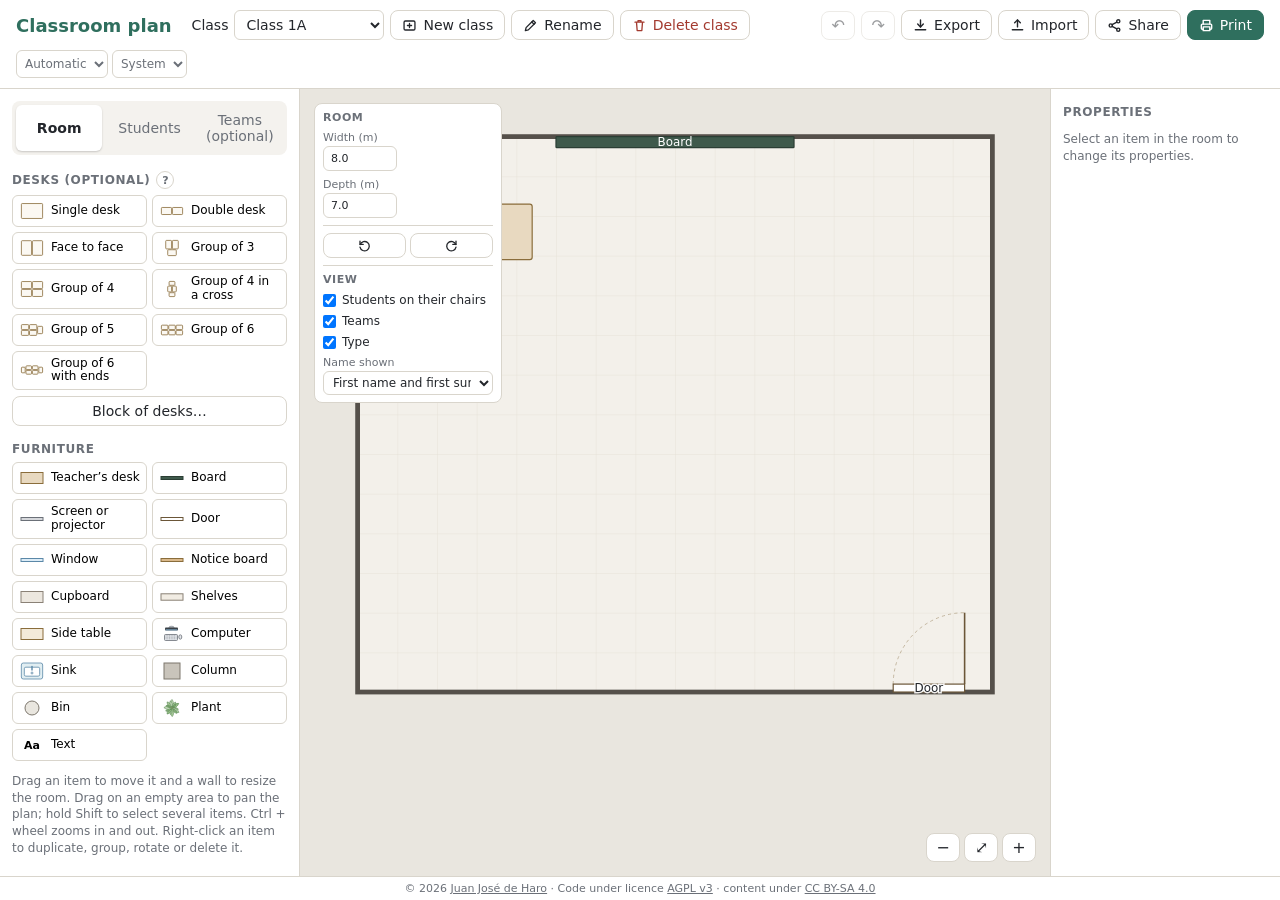
==== index.html @ d436c105 "La explicación de Mesas, en una ventana emergente con letra algo mayor Co-Authored-By: Claude Fable " ====
<!DOCTYPE html>
<html lang="es">
<head>
  <meta charset="utf-8">
  <meta name="viewport" content="width=device-width, initial-scale=1">
  <title>Plano de clase</title>
  <meta name="color-scheme" content="light dark">
  <link rel="icon" href="favicon.svg" type="image/svg+xml">
  <link rel="alternate icon" href="favicon.ico" sizes="16x16 32x32">
  <link rel="apple-touch-icon" href="apple-touch-icon.png">
  <link rel="stylesheet" href="style.css">
  <script>
    // Aplica el tema guardado antes de pintar la página para evitar el
    // destello claro al abrirla en modo oscuro. La lógica está en theme.js.
    (function () {
      try {
        var saved = localStorage.getItem('classe-theme');
        if (saved === 'dark' || saved === 'light') document.documentElement.setAttribute('data-theme', saved);
      } catch (e) {}
    })();
  </script>
</head>
<body>
  <div id="app">
    <header class="topbar">
      <h1 data-i18n="app_title">Plano de clase</h1>
      <div class="class-picker">
        <label for="class-select" data-i18n="class_label">Clase</label>
        <select id="class-select"></select>
        <button id="btn-class-new" class="btn"><svg class="ico" viewBox="0 0 16 16" fill="none" stroke="currentColor" stroke-width="1.4" stroke-linecap="round" stroke-linejoin="round" aria-hidden="true"><rect x="2.2" y="3.2" width="11.6" height="9.6" rx="1.4"/><path d="M8 5.8v4.4M5.8 8h4.4"/></svg><span data-i18n="class_new">Nueva clase</span></button>
        <button id="btn-class-rename" class="btn"><svg class="ico" viewBox="0 0 16 16" fill="none" stroke="currentColor" stroke-width="1.4" stroke-linecap="round" stroke-linejoin="round" aria-hidden="true"><path d="m10.9 2.7 2.4 2.4-7.6 7.6-3.2.8.8-3.2z"/><path d="m9.4 4.2 2.4 2.4"/></svg><span data-i18n="class_rename">Cambiar nombre</span></button>
        <button id="btn-class-delete" class="btn danger"><svg class="ico" viewBox="0 0 16 16" fill="none" stroke="currentColor" stroke-width="1.4" stroke-linecap="round" stroke-linejoin="round" aria-hidden="true"><path d="M3.2 4.4h9.6M6.4 4.4V2.8h3.2v1.6M4.8 4.4l.7 9h5l.7-9"/></svg><span data-i18n="class_delete">Eliminar clase</span></button>
      </div>
      <div class="topbar-actions">
        <button id="btn-undo" class="btn icon" data-i18n-title="undo" title="Deshacer">↶</button>
        <button id="btn-redo" class="btn icon" data-i18n-title="redo" title="Rehacer">↷</button>
        <button id="btn-export" class="btn" data-i18n-title="export_title"><svg class="ico" viewBox="0 0 16 16" fill="none" stroke="currentColor" stroke-width="1.5" stroke-linecap="round" stroke-linejoin="round" aria-hidden="true"><path d="M8 2v7.5"/><path d="M5 6.5 8 9.5l3-3"/><path d="M2.5 12.5h11"/></svg><span data-i18n="export">Exportar</span></button>
        <button id="btn-import" class="btn" data-i18n-title="import_title"><svg class="ico" viewBox="0 0 16 16" fill="none" stroke="currentColor" stroke-width="1.5" stroke-linecap="round" stroke-linejoin="round" aria-hidden="true"><path d="M8 9.5V2"/><path d="M5 5 8 2l3 3"/><path d="M2.5 12.5h11"/></svg><span data-i18n="import">Importar</span></button>
        <input id="import-file" type="file" accept=".json,application/json" hidden>
        <button id="btn-share" class="btn" data-i18n-title="share_title"><svg class="ico" viewBox="0 0 16 16" fill="none" stroke="currentColor" stroke-width="1.5" stroke-linecap="round" stroke-linejoin="round" aria-hidden="true"><circle cx="12" cy="3.5" r="1.7"/><circle cx="4" cy="8" r="1.7"/><circle cx="12" cy="12.5" r="1.7"/><path d="M5.5 7.1 10.5 4.4"/><path d="M5.5 8.9l5 2.7"/></svg><span data-i18n="share">Compartir</span></button>
        <button id="btn-print" class="btn primary" data-i18n-title="print"><svg class="ico" viewBox="0 0 16 16" fill="none" stroke="currentColor" stroke-width="1.5" stroke-linecap="round" stroke-linejoin="round" aria-hidden="true"><path d="M4.5 6.5V2.5h7v4"/><path d="M4.5 12h-1a1 1 0 0 1-1-1V7.5a1 1 0 0 1 1-1h9a1 1 0 0 1 1 1V11a1 1 0 0 1-1 1h-1"/><path d="M4.5 9.5h7v4h-7z"/></svg><span data-i18n="print">Imprimir</span></button>
      </div>
      <div class="topbar-settings">
        <select id="lang-select" class="mini-select" data-i18n-title="language" data-i18n-aria="language" title="Idioma">
          <option value="auto" data-i18n="lang_auto">Automático</option>
          <option value="es">Español</option>
          <option value="ca">Català</option>
          <option value="gl">Galego</option>
          <option value="eu">Euskara</option>
          <option value="pt">Português</option>
          <option value="fr">Français</option>
          <option value="de">Deutsch</option>
          <option value="en">English</option>
        </select>
        <select id="theme-select" class="mini-select" data-i18n-title="theme" data-i18n-aria="theme" title="Apariencia">
          <option value="system" data-i18n="theme_system">Sistema</option>
          <option value="light" data-i18n="theme_light">Claro</option>
          <option value="dark" data-i18n="theme_dark">Oscuro</option>
        </select>
      </div>
    </header>

    <main class="layout">
      <aside class="sidebar">
        <div class="tabs" role="tablist">
          <button class="tab active" data-mode="room" role="tab" data-i18n="tab_room">Aula</button>
          <button class="tab" data-mode="students" role="tab" data-i18n="tab_students">Alumnado</button>
          <button class="tab" data-mode="teams" role="tab" data-i18n="tab_teams">Equipos (opcional)</button>
        </div>

        <section id="panel-room" class="panel">
          <h2 class="with-help"><span data-i18n="add_desks">Mesas (opcional)</span>
            <button type="button" id="btn-desks-help" class="help" data-i18n-title="desks_help_title" data-i18n-aria="desks_help_title">?</button></h2>
          <div class="palette" id="palette-desks"></div>
          <button id="btn-block" class="btn wide" data-i18n="desk_block" data-i18n-title="desk_block_title">Bloque de mesas…</button>

          <h2 data-i18n="add_furniture">Mobiliario</h2>
          <div class="palette" id="palette-furniture"></div>

          <p class="hint" data-i18n="hint_room"></p>
        </section>

        <section id="panel-students" class="panel" hidden>
          <h2 data-i18n="students_add">Añadir alumnado</h2>
          <textarea id="students-paste" rows="5" data-i18n-placeholder="students_paste_placeholder"></textarea>
          <button id="btn-students-add" class="btn wide" data-i18n="students_add_btn">Añadir a la lista</button>

          <div class="btn-grid">
            <button id="btn-clear-seats" class="btn" data-i18n="students_clear_seats" data-i18n-title="students_clear_title">Levantar a todos</button>
            <button id="btn-sort" class="btn" data-i18n="students_sort">Ordenar</button>
            <button id="btn-delete-students" class="btn danger" data-i18n="students_delete_all">Borrar lista</button>
          </div>

          <h2 id="students-count"></h2>
          <ul id="student-list" class="student-list"></ul>
          <p class="hint" data-i18n="hint_students"></p>
        </section>

        <section id="panel-teams" class="panel" hidden>
          <h2 data-i18n="teams_title">Equipos</h2>
          <div class="field-row">
            <label><span data-i18n="teams_size">Alumnos por equipo</span><input id="team-size" type="number" min="2" max="12" value="4"></label>
            <label><span data-i18n="teams_kind">Tipo de equipos</span>
              <select id="team-kind">
                <option value="heterogeneos" data-i18n="teams_kind_hetero">Heterogéneos</option>
                <option value="homogeneos" data-i18n="teams_kind_homo">Homogéneos</option>
                <option value="esporadicos" data-i18n="teams_kind_random">Al azar</option>
              </select></label>
          </div>
          <label class="stack"><span data-i18n="teams_leftovers">Si no salen justos</span>
            <select id="team-leftovers">
              <option value="agregar" data-i18n="teams_leftovers_spread">Se reparten entre los equipos</option>
              <option value="grupoNuevo" data-i18n="teams_leftovers_new">Forman un equipo más pequeño</option>
            </select></label>
          <div class="btn-grid">
            <button id="btn-teams-make" class="btn primary" data-i18n="teams_make" data-i18n-title="teams_make_title">Formar equipos</button>
            <button id="btn-teams-seat" class="btn" data-i18n="teams_seat" data-i18n-title="teams_seat_title">Sentar por equipos</button>
            <button id="btn-incompat" class="btn"></button>
            <button id="btn-teams-clear" class="btn" data-i18n="teams_clear" data-i18n-title="teams_clear_title">Quitar equipos</button>
          </div>
          <button id="btn-teams-room" class="btn wide" data-i18n="teams_room" data-i18n-title="teams_room_title">Montar el aula para los equipos</button>
          <button id="btn-shapes" class="btn wide" data-i18n="shapes_button" data-i18n-title="shapes_button_title">Formas de mesa para los equipos…</button>
          <p class="hint" id="hint-teams"></p>

          <h2 id="teams-count"></h2>
          <ul id="team-list" class="student-list team-list"></ul>
        </section>
      </aside>

      <section class="canvas-wrap">
        <div class="room-bar" id="room-bar" role="group" data-i18n-aria="tab_room">
          <div class="room-size" id="room-size">
            <h2 data-i18n="tab_room">Aula</h2>
            <label><span data-i18n="room_width">Ancho (m)</span>
              <input id="room-w" type="number" min="2" max="40" step="0.1"></label>
            <label><span data-i18n="room_depth">Fondo (m)</span>
              <input id="room-h" type="number" min="2" max="40" step="0.1"></label>
            <span class="room-bar-sep" aria-hidden="true"></span>
            <div class="room-tools" id="room-tools"></div>
            <span class="room-bar-sep" aria-hidden="true"></span>
          </div>
          <div class="room-view">
            <h2 data-i18n="view_title">Vista</h2>
            <label class="check"><input id="show-people" type="checkbox" checked> <span data-i18n="view_people">Alumnado en su silla</span></label>
            <label class="check"><input id="show-teams" type="checkbox" checked> <span data-i18n="view_teams">Equipos</span></label>
            <label class="check"><input id="show-types" type="checkbox" checked> <span data-i18n="view_types">Tipología</span></label>
            <label><span data-i18n="name_format">Nombre que se muestra</span>
              <select id="name-format" class="name-format"></select></label>
          </div>
        </div>
        <div class="zoom-bar">
          <button id="btn-zoom-out" class="btn icon" data-i18n-title="zoom_out" title="Alejar">−</button>
          <button id="btn-zoom-fit" class="btn icon" data-i18n-title="zoom_fit" title="Ajustar">⤢</button>
          <button id="btn-zoom-in" class="btn icon" data-i18n-title="zoom_in" title="Acercar">+</button>
        </div>
        <p id="seat-count" class="seat-count"></p>
        <div id="canvas" class="canvas">
          <svg id="room-svg" xmlns="http://www.w3.org/2000/svg"></svg>
        </div>
      </section>

      <aside id="props" class="props">
        <h2 data-i18n="props_title">Propiedades</h2>
        <div id="props-body"></div>
      </aside>
    </main>

    <footer class="footer">
      © 2026 <a href="https://bilateria.org" target="_blank" rel="noopener">Juan José de Haro</a> ·
      <span data-i18n="footer_code">Código bajo licencia</span>
      <a href="https://www.gnu.org/licenses/agpl-3.0.html" target="_blank" rel="noopener">AGPL v3</a> ·
      <span data-i18n="footer_content">contenidos bajo</span>
      <a href="https://creativecommons.org/licenses/by-sa/4.0/deed.es" data-i18n-href="link_cc" target="_blank" rel="noopener">CC BY-SA 4.0</a>
    </footer>
  </div>

  <!-- Diálogos -->
  <dialog id="dlg-block">
    <form method="dialog" class="dialog-form">
      <h2 data-i18n="block_title">Bloque de mesas</h2>
      <label class="stack"><span data-i18n="block_type">Tipo de mesa</span>
        <select id="block-type"></select></label>
      <div class="field-row">
        <label><span data-i18n="block_rows">Filas</span><input id="block-rows" type="number" min="1" max="20" value="5"></label>
        <label><span data-i18n="block_cols">Columnas</span><input id="block-cols" type="number" min="1" max="20" value="6"></label>
      </div>
      <div class="field-row">
        <label><span data-i18n="block_gap_x">Separación entre columnas (cm)</span><input id="block-gap-x" type="number" min="0" max="500" value="40"></label>
        <label><span data-i18n="block_gap_y">Separación entre filas (cm)</span><input id="block-gap-y" type="number" min="0" max="500" value="60"></label>
      </div>
      <label class="stack"><span data-i18n="block_angle">Giro del bloque (°)</span>
        <input id="block-angle" type="number" min="-180" max="180" step="5" value="0"></label>
      <p class="hint" data-i18n="block_angle_help"></p>
      <div class="dialog-actions">
        <button value="cancel" class="btn" data-i18n="cancel">Cancelar</button>
        <button value="ok" class="btn primary" data-i18n="block_create">Crear</button>
      </div>
    </form>
  </dialog>

  <dialog id="dlg-desks-help" class="dlg-help">
    <form method="dialog" class="dialog-form">
      <h2 data-i18n="add_desks">Mesas (opcional)</h2>
      <p class="help-text" data-i18n="desks_help"></p>
      <div class="dialog-actions">
        <button value="ok" class="btn primary" data-i18n="close">Cerrar</button>
      </div>
    </form>
  </dialog>

  <dialog id="dlg-shapes">
    <form method="dialog" class="dialog-form">
      <h2 data-i18n="shapes_title">Formas por defecto</h2>
      <p class="hint" data-i18n="shapes_help"></p>
      <div id="shapes-list"></div>
      <div class="dialog-actions">
        <button value="ok" class="btn primary" data-i18n="close">Cerrar</button>
      </div>
    </form>
  </dialog>

  <dialog id="dlg-class">
    <form method="dialog" class="dialog-form">
      <h2 data-i18n="new_class_title">Nueva clase</h2>
      <label class="stack"><span data-i18n="new_class_name">Nombre</span>
        <input id="new-class-name" type="text" required></label>
      <label class="stack"><span data-i18n="new_class_base">Plano</span>
        <select id="new-class-base"></select></label>
      <p class="hint" data-i18n="new_class_copy_help"></p>
      <div class="dialog-actions">
        <button value="cancel" class="btn" formnovalidate data-i18n="cancel">Cancelar</button>
        <button value="ok" class="btn primary" data-i18n="new_class_create">Crear clase</button>
      </div>
    </form>
  </dialog>

  <dialog id="dlg-rename">
    <form method="dialog" class="dialog-form">
      <h2 data-i18n="class_rename">Cambiar nombre</h2>
      <label class="stack"><span data-i18n="prompt_class_name">Nombre de la clase</span>
        <input id="rename-input" type="text" required></label>
      <div class="dialog-actions">
        <button value="cancel" class="btn" formnovalidate data-i18n="cancel">Cancelar</button>
        <button value="ok" class="btn primary" data-i18n="accept">Aceptar</button>
      </div>
    </form>
  </dialog>

  <dialog id="dlg-share">
    <form method="dialog" class="dialog-form">
      <h2 data-i18n="share_dialog_title">Compartir por enlace</h2>
      <p class="hint" data-i18n="share_help"></p>
      <ul id="share-classes" class="share-classes"></ul>
      <label class="check"><input id="share-no-students" type="checkbox"> <span data-i18n="share_without_students"></span></label>
      <label class="stack"><span data-i18n="share_link">Enlace</span>
        <textarea id="share-url" rows="3" readonly></textarea></label>
      <p id="share-info" class="hint"></p>
      <div class="dialog-actions">
        <button value="cancel" class="btn" data-i18n="close">Cerrar</button>
        <button type="button" id="btn-share-copy" class="btn primary" data-i18n="share_copy">Copiar enlace</button>
      </div>
    </form>
  </dialog>

  <dialog id="dlg-receive">
    <form method="dialog" class="dialog-form">
      <h2 data-i18n="receive_title">Clases compartidas</h2>
      <p id="receive-text"></p>
      <div class="dialog-actions">
        <button value="cancel" class="btn" data-i18n="cancel">Cancelar</button>
        <button value="ok" class="btn primary" data-i18n="receive_add">Añadirlas</button>
      </div>
    </form>
  </dialog>

  <dialog id="dlg-incompat">
    <form method="dialog" class="dialog-form">
      <h2 data-i18n="incompat_title">Alumnado que no debe coincidir</h2>
      <p class="hint" data-i18n="incompat_help"></p>
      <ul id="incompat-list" class="incompat-list"></ul>
      <p class="hint" data-i18n="incompat_pick"></p>
      <ul id="incompat-students" class="incompat-students"></ul>
      <div class="dialog-actions">
        <button type="button" id="btn-incompat-add" class="btn" disabled data-i18n="incompat_add">Añadir</button>
        <button value="ok" class="btn primary" data-i18n="close">Cerrar</button>
      </div>
    </form>
  </dialog>

  <dialog id="dlg-print">
    <form method="dialog" class="dialog-form">
      <h2 data-i18n="print_title">Imprimir</h2>
      <label class="stack"><span data-i18n="print_heading">Título</span>
        <input id="print-heading" type="text"></label>
      <label class="stack"><span data-i18n="print_margin">Márgenes (mm)</span>
        <input id="print-margin" type="number" min="0" max="30" step="1" value="10"></label>
      <label class="stack"><span data-i18n="print_paper">Papel</span>
        <select id="print-paper">
          <option value="portrait" data-i18n="print_paper_portrait"></option>
          <option value="landscape" data-i18n="print_paper_landscape"></option>
        </select></label>
      <label class="check"><input id="print-date" type="checkbox" checked> <span data-i18n="print_show_date"></span></label>
      <label class="check"><input id="print-unseated" type="checkbox"> <span data-i18n="print_show_unseated"></span></label>
      <label class="check"><input id="print-teams" type="checkbox"> <span data-i18n="print_show_teams"></span></label>
      <div class="dialog-actions">
        <button value="cancel" class="btn" data-i18n="cancel">Cancelar</button>
        <button value="ok" class="btn primary" data-i18n="print_go">Imprimir</button>
      </div>
    </form>
  </dialog>

  <div id="print-area"></div>
  <div id="drag-ghost" hidden></div>
  <div id="context-menu" class="context-menu" role="menu" hidden></div>

  <script src="locales/es.js"></script>
  <script src="locales/ca.js"></script>
  <script src="locales/gl.js"></script>
  <script src="locales/eu.js"></script>
  <script src="locales/pt.js"></script>
  <script src="locales/fr.js"></script>
  <script src="locales/de.js"></script>
  <script src="locales/en.js"></script>
  <script src="i18n.js"></script>
  <script src="theme.js"></script>
  <script src="team-engine.js"></script>
  <script src="app.js"></script>
</body>
</html>
---- style.css ----
/* Colores de la interfaz. Todo el tema vive en estas variables: el modo
   oscuro solo las redefine. El plano del aula se dibuja desde app.js leyendo
   --floor, --grid y --wall, para que también siga el tema. */
:root {
  --bg: #f4f2ee;
  --panel: #ffffff;
  --field: #ffffff;
  --ink: #23262b;
  --muted: #6b7078;
  --line: #d9d5cc;
  --line-soft: #efece6;
  --accent: #2f6f5e;
  --accent-soft: #e3efe9;
  --on-accent: #ffffff;
  --danger: #a33a2f;
  --danger-soft: #f8e6e3;
  --disabled: #b5b1aa;
  --shadow: rgba(0, 0, 0, .18);
  --canvas-bg: #e9e6df;   /* mesa sobre la que se apoya el plano */
  --floor: #f3f0ea;       /* suelo del aula */
  --grid: #e4e0d6;        /* cuadrícula del suelo */
  --wall: #55504a;        /* paredes */
  --radius: 8px;
  color-scheme: light;
  font-family: system-ui, -apple-system, "Segoe UI", Roboto, sans-serif;
  color: var(--ink);
}

/* Modo oscuro: se oscurece la interfaz, pero el plano sigue siendo una hoja
   clara, como en cualquier editor de planos, para que se lea igual de bien y
   se imprima tal cual. */
@media (prefers-color-scheme: dark) {
  :root:not([data-theme="light"]) {
    --bg: #14171a;
    --panel: #1b1f23;
    --field: #22272c;
    --ink: #e6e3dd;
    --muted: #9aa1a9;
    --line: #333a41;
    --line-soft: #2a2f35;
    --accent: #6fbfa3;
    --accent-soft: #1f3630;
    --on-accent: #10211c;
    --danger: #e59182;
    --danger-soft: #3a2320;
    --disabled: #5b6169;
    --shadow: rgba(0, 0, 0, .55);
    --canvas-bg: #0f1113;
    --floor: #e6e2da;
    --grid: #d5d0c4;
    --wall: #46423c;
    color-scheme: dark;
  }
}

:root[data-theme="dark"] {
  --bg: #14171a;
  --panel: #1b1f23;
  --field: #22272c;
  --ink: #e6e3dd;
  --muted: #9aa1a9;
  --line: #333a41;
  --line-soft: #2a2f35;
  --accent: #6fbfa3;
  --accent-soft: #1f3630;
  --on-accent: #10211c;
  --danger: #e59182;
  --danger-soft: #3a2320;
  --disabled: #5b6169;
  --shadow: rgba(0, 0, 0, .55);
  --canvas-bg: #0f1113;
  --floor: #e6e2da;
  --grid: #d5d0c4;
  --wall: #46423c;
  color-scheme: dark;
}

* { box-sizing: border-box; }
body { margin: 0; background: var(--bg); font-size: 14px; }
[hidden] { display: none !important; }

#app { display: flex; flex-direction: column; height: 100vh; }

/* Barra superior */
.topbar {
  display: flex; flex-wrap: wrap; align-items: center; gap: 10px 20px;
  padding: 10px 16px; background: var(--panel); border-bottom: 1px solid var(--line);
}
.topbar h1 { font-size: 18px; margin: 0; color: var(--accent); }
.class-picker, .topbar-actions, .topbar-settings { display: flex; flex-wrap: wrap; align-items: center; gap: 6px; }
.topbar-actions { margin-left: auto; }
.topbar-settings { gap: 4px; }
.mini-select { font-size: 12px; padding: 5px 4px; color: var(--muted); max-width: 150px; }
.mini-select:hover { color: var(--ink); border-color: var(--accent); }
.class-picker select { min-width: 150px; }

.btn {
  font: inherit; padding: 6px 11px; border: 1px solid var(--line); border-radius: var(--radius);
  background: var(--field); color: var(--ink); cursor: pointer; white-space: nowrap;
  display: inline-flex; align-items: center; justify-content: center; gap: 6px;
}
.btn .ico { width: 15px; height: 15px; flex: none; }
.btn:hover { background: var(--accent-soft); border-color: var(--accent); }
.btn:disabled { opacity: .45; cursor: default; background: var(--field); border-color: var(--line); }
.btn.primary { background: var(--accent); border-color: var(--accent); color: var(--on-accent); }
.btn.primary:hover { filter: brightness(1.1); }
.btn.danger { color: var(--danger); }
.btn.danger:hover { background: var(--danger-soft); border-color: var(--danger); }
.btn.icon { min-width: 34px; font-size: 16px; padding: 4px 8px; }
.btn.wide { width: 100%; margin-top: 6px; }

select, input[type=text], input[type=number], textarea {
  font: inherit; padding: 5px 7px; border: 1px solid var(--line); border-radius: 6px; background: var(--field); color: var(--ink);
}
textarea { width: 100%; resize: vertical; }

/* Distribución */
.layout { flex: 1; display: grid; grid-template-columns: 300px 1fr 230px; min-height: 0; }

.layout.no-props { grid-template-columns: 300px 1fr; }
.sidebar, .props { background: var(--panel); overflow-y: auto; padding: 12px; }
.sidebar { border-right: 1px solid var(--line); }
.props { border-left: 1px solid var(--line); }
.with-help { display: flex; align-items: center; gap: 6px; }
.help {
  font: inherit; font-size: 11px; font-weight: 700; width: 18px; height: 18px; border-radius: 50%; border: 1px solid var(--line);
  background: var(--field); color: var(--muted); cursor: pointer; padding: 0; line-height: 1;
}
.help:hover, .help[aria-expanded="true"] { border-color: var(--accent); color: var(--accent); background: var(--accent-soft); }
.help-text { font-size: 15px; line-height: 1.5; margin: 0; }
.sidebar h2, .props h2 { font-size: 12px; text-transform: uppercase; letter-spacing: .05em; color: var(--muted); margin: 16px 0 6px; }
.props h2 { margin-top: 4px; }

.tabs { display: grid; grid-template-columns: 1fr 1fr 1fr; gap: 4px; background: var(--bg); padding: 4px; border-radius: var(--radius); }
.tab { font: inherit; border: 0; background: transparent; padding: 7px; border-radius: 6px; cursor: pointer; color: var(--muted); }
.tab.active { background: var(--field); color: var(--ink); font-weight: 600; box-shadow: 0 1px 2px var(--shadow); }

.palette { display: grid; grid-template-columns: 1fr 1fr; gap: 5px; }
.palette button {
  font: inherit; font-size: 12px; display: flex; align-items: center; gap: 6px; text-align: left;
  padding: 5px 6px; border: 1px solid var(--line); border-radius: 6px; background: var(--field); cursor: pointer; line-height: 1.15;
}
.palette button:hover { border-color: var(--accent); background: var(--accent-soft); }
.palette svg { flex: none; width: 26px; height: 20px; }

.field-row { display: grid; grid-template-columns: 1fr 1fr; gap: 8px; }
.field-row label, .stack { display: flex; flex-direction: column; gap: 3px; font-size: 12px; color: var(--muted); }
.stack { margin-top: 10px; }
.field-row input { width: 100%; }

.check { display: flex; align-items: center; gap: 6px; margin-top: 10px; }
.hint { font-size: 12px; color: var(--muted); line-height: 1.4; }
.btn-grid { display: grid; grid-template-columns: 1fr 1fr; gap: 5px; margin-top: 10px; }
.btn-grid .btn { white-space: normal; font-size: 12px; }

/* Lista de alumnado */
.student-list { list-style: none; margin: 0; padding: 0; min-height: 60px; border-radius: 6px; }
.student-list.drop-target { outline: 2px dashed var(--accent); background: var(--accent-soft); }
.student-list li {
  display: flex; align-items: center; gap: 4px; padding: 2px 0; border-bottom: 1px solid var(--line-soft);
}
.student-list .handle { cursor: grab; color: var(--muted); padding: 4px; user-select: none; touch-action: none; }
.student-list li.seated .handle { visibility: hidden; }
.student-list li.seated input { color: var(--muted); }
.student-list input { flex: 1; min-width: 0; border-color: transparent; background: transparent; }
.student-list input:focus { border-color: var(--line); background: var(--field); }
.student-list .seat-mark { color: var(--accent); width: 14px; text-align: center; }
.student-list .del { border: 0; background: none; color: var(--muted); cursor: pointer; font-size: 16px; }
.student-list .del:hover { color: var(--danger); }
.student-list .empty { color: var(--muted); font-size: 12px; border: 0; padding: 8px 0; }

/* Equipos: tipología y número de equipo en cada fila */
.type-pick { display: inline-flex; border: 1px solid var(--line); border-radius: 6px; overflow: hidden; flex: none; }
.type-pick button {
  font: inherit; font-size: 11px; font-weight: 600; width: 18px; padding: 3px 0; border: 0; background: var(--field);
  color: var(--muted); cursor: pointer; line-height: 1;
}
.type-pick button + button { border-left: 1px solid var(--line); }
.type-pick button:hover { background: var(--accent-soft); }
.type-pick button.on { background: var(--accent); color: var(--on-accent); }
.team-list .name { flex: 1; min-width: 0; font-size: 13px; overflow: hidden; text-overflow: ellipsis; white-space: nowrap; padding: 4px 0; }
.student-list .team-pick {
  flex: none; width: 40px; padding: 2px 0; font-size: 12px; font-weight: 700; text-align: center; border-radius: 6px; color: var(--muted);
}
.shapes-row { margin: 10px 0; }
.shapes-row h3 { font-size: 12px; text-transform: uppercase; letter-spacing: .05em; color: var(--muted); margin: 0 0 6px; }
.shapes-options { display: grid; grid-template-columns: 1fr 1fr; gap: 6px; }
.shapes-options button {
  font: inherit; font-size: 12px; display: flex; align-items: center; gap: 8px; text-align: left;
  padding: 8px; border: 1px solid var(--line); border-radius: 6px; background: var(--field); cursor: pointer; color: var(--ink);
}
.shapes-options button:hover { border-color: var(--accent); }
.shapes-options button.on { border-color: var(--accent); background: var(--accent-soft); box-shadow: inset 0 0 0 1px var(--accent); }
.shapes-options svg { flex: none; width: 40px; height: 30px; }
.incompat-list, .incompat-students { list-style: none; margin: 6px 0; padding: 0; }
.incompat-list li { display: flex; align-items: center; gap: 6px; padding: 3px 0; border-bottom: 1px solid var(--line-soft); font-size: 13px; }
.incompat-list li span { flex: 1; }
.incompat-list .del { border: 0; background: none; color: var(--muted); cursor: pointer; font-size: 16px; }
.incompat-list .del:hover { color: var(--danger); }
.incompat-list .empty { color: var(--muted); font-size: 12px; border: 0; }
.incompat-students { max-height: 40vh; overflow-y: auto; border: 1px solid var(--line); border-radius: 6px; padding: 4px 8px; }
.incompat-students label { display: flex; align-items: center; gap: 6px; padding: 2px 0; font-size: 13px; }

#drag-ghost {
  position: fixed; z-index: 1000; pointer-events: none; padding: 4px 9px; border-radius: 6px;
  background: var(--accent); color: var(--on-accent); font-size: 13px; transform: translate(-50%, -120%); box-shadow: 0 3px 8px var(--shadow);
}

/* Menú del botón derecho */
.context-menu {
  position: fixed; z-index: 1100; min-width: 220px; padding: 5px; background: var(--panel);
  border: 1px solid var(--line); border-radius: var(--radius); box-shadow: 0 8px 24px var(--shadow);
}
.context-menu button {
  font: inherit; display: flex; align-items: center; gap: 10px; width: 100%;
  padding: 6px 10px; border: 0; border-radius: 5px; background: none; color: var(--ink); text-align: left; cursor: pointer;
}
.context-menu button > span { flex: 1; }
.context-menu button > .ico { width: 15px; height: 15px; flex: none; color: var(--muted); }
.context-menu button:disabled > .ico { opacity: .6; }
.context-menu button.danger > .ico { color: var(--danger); }
.context-menu button:hover:not(:disabled) { background: var(--accent-soft); }
.context-menu button:disabled { color: var(--disabled); cursor: default; }
.context-menu button.danger { color: var(--danger); }
.context-menu button.danger:hover { background: var(--danger-soft); }
.context-menu kbd { font: inherit; font-size: 12px; color: var(--muted); }
.context-menu .has-sub { position: relative; }
.context-menu .submenu {
  position: absolute; left: calc(100% - 4px); top: -5px; z-index: 1; display: none;
  min-width: 210px; padding: 5px; background: var(--panel);
  border: 1px solid var(--line); border-radius: var(--radius); box-shadow: 0 8px 24px var(--shadow);
}
.context-menu.flip .submenu { left: auto; right: calc(100% - 4px); }
.context-menu .has-sub:hover > .submenu { display: block; }
.context-menu .has-sub.disabled:hover > .submenu { display: none; }
.context-menu .has-sub:hover > button:not(:disabled) { background: var(--accent-soft); }
.context-menu hr { border: 0; border-top: 1px solid var(--line-soft); margin: 4px 2px; }
@media print { .context-menu { display: none !important; } }

/* Lienzo */
.canvas-wrap { position: relative; min-width: 0; min-height: 0; display: flex; }
.canvas { flex: 1; overflow: auto; background: var(--canvas-bg); }
#room-svg { display: block; margin: 0 auto; touch-action: none; user-select: none; }
.zoom-bar { position: absolute; right: 14px; bottom: 14px; z-index: 5; display: flex; gap: 4px; }

/* Tamaño del aula y colocación del plano, sobre el propio lienzo */
/* En columna: las pantallas son más anchas que altas, así que a los lados del
   plano es donde sobra sitio. */
.room-bar {
  position: absolute; left: 14px; top: 14px; z-index: 5;
  display: flex; flex-direction: column; gap: 7px;
  background: var(--panel); border: 1px solid var(--line); border-radius: var(--radius); padding: 7px 8px;
}
.room-bar h2 { font-size: 11px; text-transform: uppercase; letter-spacing: .05em; color: var(--muted); margin: 0; }
.room-bar label { display: flex; flex-direction: column; gap: 2px; font-size: 11px; color: var(--muted); }
.room-bar input { width: 74px; }
.room-size, .room-view { display: flex; flex-direction: column; gap: 7px; }
.room-size[hidden] { display: none; }
.room-view .check { flex-direction: row; align-items: center; gap: 6px; margin: 0; font-size: 12px; color: var(--ink); white-space: nowrap; }
.room-view input[type=checkbox] { width: auto; margin: 0; }
.room-view select { width: 100%; max-width: 170px; font-size: 12px; padding: 3px 5px; }
.room-bar-sep { height: 1px; background: var(--line); }
.room-tools { display: grid; grid-template-columns: 1fr 1fr; gap: 4px; }
.room-tools .btn { min-width: 0; padding: 4px 0; }
.seat-count {
  position: absolute; left: 14px; bottom: 16px; z-index: 5; margin: 0;
  font-size: 12px; color: var(--muted); background: var(--panel);
  border: 1px solid var(--line); border-radius: var(--radius); padding: 5px 10px;
}
.seat-count:empty { display: none; }

#room-svg .obj { cursor: move; }
#room-svg.students-mode .obj { cursor: default; }
#room-svg.students-mode .seat { cursor: pointer; }
#room-svg .seat.drop-hover { fill: #cfe6dc; }
#room-svg text { pointer-events: none; }
#room-svg .handle { cursor: grab; }
#room-svg { cursor: grab; }
#room-svg.select-cursor { cursor: default; }
.canvas.panning, .canvas.panning #room-svg, .canvas.panning #room-svg * { cursor: grabbing !important; }
#room-svg [data-wall=left], #room-svg [data-wall=right] { cursor: ew-resize; }
#room-svg [data-wall=top], #room-svg [data-wall=bottom] { cursor: ns-resize; }

/* Propiedades */
.props-grid { display: grid; grid-template-columns: 1fr 1fr; gap: 8px; }
.props-grid label { display: flex; flex-direction: column; gap: 3px; font-size: 12px; color: var(--muted); }
.props-grid label.full { grid-column: 1 / -1; }
.props-grid input { width: 100%; }
.props-actions { display: flex; flex-wrap: wrap; gap: 5px; margin-top: 12px; }
.align-grid { display: grid; grid-template-columns: repeat(3, 1fr); gap: 4px; }
.align-grid .btn { min-width: 0; padding: 5px 0; }
.align-grid .ico { width: 16px; height: 16px; }
.align-grid .btn:disabled .ico { opacity: .5; }
.props-type { font-weight: 600; margin: 0 0 10px; }

.footer { font-size: 11px; color: var(--muted); text-align: center; padding: 5px; background: var(--panel); border-top: 1px solid var(--line); }
.footer a { color: var(--muted); }

/* Diálogos */
dialog {
  border: 0; border-radius: 12px; padding: 0; box-shadow: 0 10px 40px var(--shadow);
  width: min(440px, calc(100vw - 32px)); background: var(--panel); color: var(--ink);
}
dialog::backdrop { background: rgba(10, 12, 14, .5); }
.dialog-form { padding: 18px 20px; }
.dialog-form h2 { margin: 0 0 6px; font-size: 17px; }
.dialog-form .field-row { margin-top: 10px; }
.dialog-form select, .dialog-form input[type=text], .dialog-form input[type=number] { width: 100%; }
.dialog-actions { display: flex; justify-content: flex-end; gap: 8px; margin-top: 18px; }

/* Compartir por enlace */
.share-classes { list-style: none; margin: 10px 0 0; padding: 0; max-height: 180px; overflow-y: auto; border: 1px solid var(--line); border-radius: 6px; }
.share-classes li { border-bottom: 1px solid var(--line-soft); }
.share-classes li:last-child { border-bottom: 0; }
.share-classes label { display: flex; align-items: center; gap: 8px; padding: 6px 9px; cursor: pointer; }
.share-classes label:hover { background: var(--accent-soft); }
#share-url { font-size: 12px; word-break: break-all; color: var(--muted); }
#share-info { margin: 6px 0 0; }
#share-info.warn { color: var(--danger); }

#print-area { display: none; }

@media (max-width: 900px) {
  #app { height: auto; min-height: 100vh; }
  .layout, .layout.no-props { grid-template-columns: 1fr; }
  .canvas-wrap { height: 62vh; order: -1; }
  /* En el móvil el plano es estrecho: la barra va en horizontal y encima del
     lienzo, no flotando, para no taparlo. */
  .canvas-wrap { flex-direction: column; }
  .room-bar {
    position: static; flex-direction: row; align-items: center; flex-wrap: wrap; gap: 8px;
    border-width: 0 0 1px; border-radius: 0;
  }
  .room-bar label { flex-direction: row; align-items: center; gap: 5px; }
  .room-bar input { width: 58px; }
  .room-bar-sep { width: 1px; height: auto; align-self: stretch; }
  .room-tools { display: flex; }
  .room-size, .room-view { flex-direction: row; flex-wrap: wrap; align-items: center; gap: 8px; }
  .room-view label { flex-direction: row; align-items: center; gap: 5px; }
  .sidebar, .props { border: 0; border-top: 1px solid var(--line); }
  /* Las pestañas y su contenido van encima del plano: debajo quedaban fuera de
     la pantalla. El contenido tiene altura limitada y se desplaza por dentro
     para que el plano siga a la vista. */
  .sidebar { display: contents; }
  .sidebar > .tabs { order: -3; margin: 8px 12px; }
  .sidebar > .panel {
    order: -2; background: var(--panel); padding: 0 12px 10px;
    max-height: 32vh; overflow-y: auto; border-bottom: 1px solid var(--line);
  }
  .sidebar > .panel > h2:first-child { margin-top: 4px; }
  .sidebar > .panel[hidden] { display: none; }
  .topbar-actions { margin-left: 0; }
}

/* Impresión: solo el plano.
   El aspecto del bloque va fuera de @media print para que la app pueda medir
   antes de imprimir cuánto ocupan el título, la fecha y la lista, y darle al
   plano el alto que sobra. En pantalla el bloque está oculto. */
@page { size: A4 portrait; margin: 10mm; }   /* lo cambia la app al imprimir */

#print-area { display: none; break-inside: avoid; color: #23262b; }
#print-area h1 { font-size: 16pt; margin: 0 0 2mm; }
#print-area .print-date { font-size: 10pt; color: #444; margin: 0 0 3mm; }
#print-area .unseated { font-size: 10pt; margin-top: 3mm; }
#print-area .print-teams { list-style: none; margin: 3mm 0 0; padding: 0; font-size: 10pt; columns: 2; column-gap: 8mm; }
#print-area .print-teams li { break-inside: avoid; margin: 0 0 1.5mm; }
#print-area .print-teams .dot {
  display: inline-block; width: 5mm; height: 5mm; line-height: 5mm; border-radius: 50%; color: #fff; font-weight: 700;
  font-size: 8pt; text-align: center; margin-right: 2mm; print-color-adjust: exact; -webkit-print-color-adjust: exact;
}
/* El alto máximo lo pone la app: depende del papel, de los márgenes y de lo
   que ocupe el texto. */
#print-area svg { width: 100%; height: auto; display: block; break-inside: avoid; }

@media print {
  /* En papel el plano va siempre sobre blanco, sea cual sea el tema. */
  :root { --floor: #ffffff; --grid: #ffffff; --wall: #55504a; }
  body { background: #fff; }
  #app, dialog, #drag-ghost { display: none !important; }
  /* Nada de estirar el bloque al alto de la hoja: Firefox cuenta el 100vh de
     otra manera y colaba una página en blanco. Lo que limita el plano es el
     alto que le calcula la app justo antes de imprimir. */
  #print-area { display: block; }
}
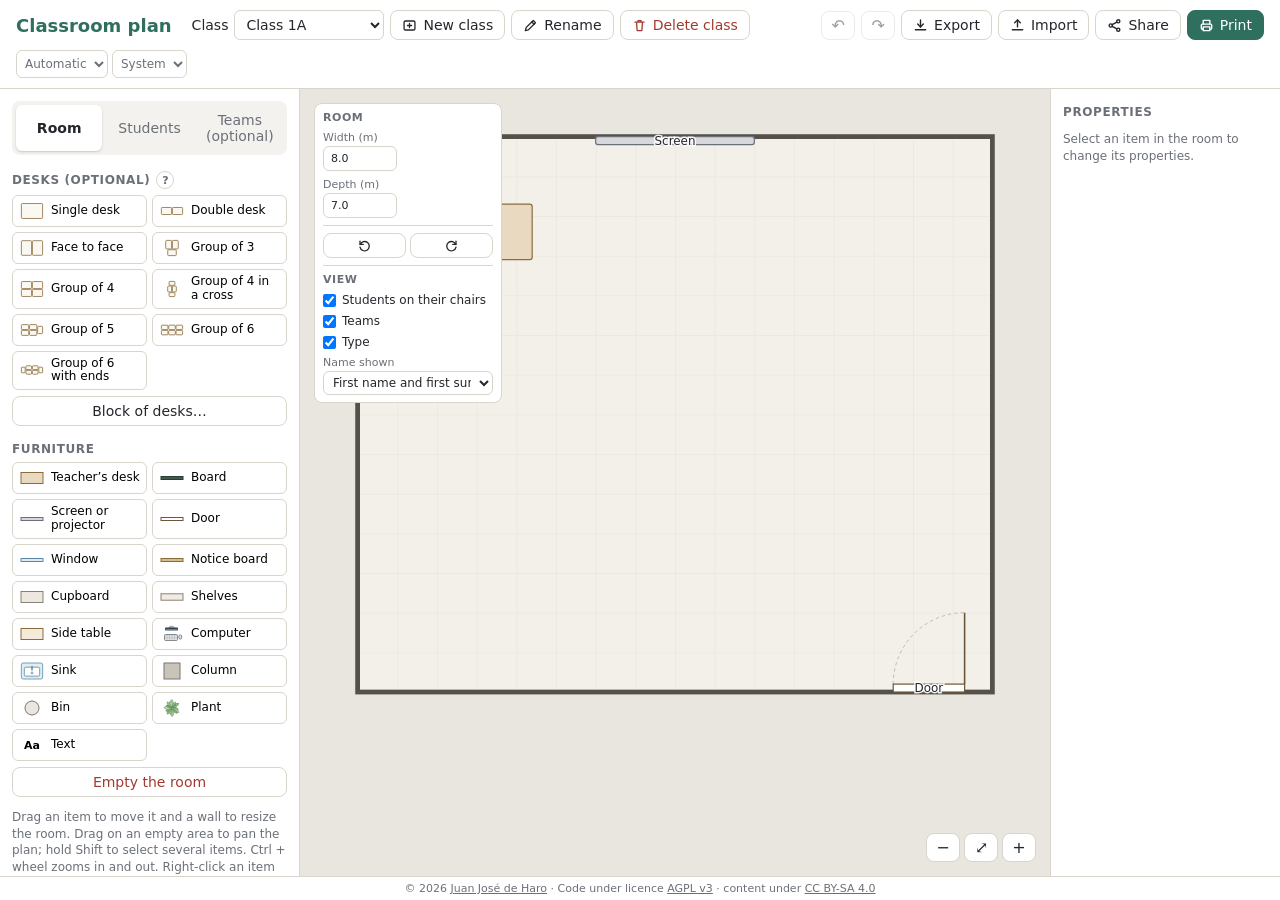
==== commit be4a9e77: "Botón «Vaciar el aula» en la pestaña Aula Co-Authored-By: Claude Fable 5.1 <noreply@anthropic.com>" ====
--- a/index.html
+++ b/index.html
@@ -70,12 +70,13 @@
 
         <section id="panel-room" class="panel">
           <h2 class="with-help"><span data-i18n="add_desks">Mesas (opcional)</span>
-            <button type="button" id="btn-desks-help" class="help" data-i18n-title="desks_help_title" data-i18n-aria="desks_help_title">?</button></h2>
+            <button type="button" id="btn-desks-help" class="help" data-i18n-aria="desks_help_title">?</button></h2>
           <div class="palette" id="palette-desks"></div>
           <button id="btn-block" class="btn wide" data-i18n="desk_block" data-i18n-title="desk_block_title">Bloque de mesas…</button>
 
           <h2 data-i18n="add_furniture">Mobiliario</h2>
           <div class="palette" id="palette-furniture"></div>
+          <button id="btn-room-clear" class="btn wide danger" data-i18n="room_clear" data-i18n-title="room_clear_title">Vaciar el aula</button>
 
           <p class="hint" data-i18n="hint_room"></p>
         </section>
@@ -118,8 +119,8 @@
             <button id="btn-incompat" class="btn"></button>
             <button id="btn-teams-clear" class="btn" data-i18n="teams_clear" data-i18n-title="teams_clear_title">Quitar equipos</button>
           </div>
+          <button id="btn-shapes" class="btn wide" data-i18n="shapes_button" data-i18n-title="shapes_button_title">Formas de mesa para los equipos…</button>
           <button id="btn-teams-room" class="btn wide" data-i18n="teams_room" data-i18n-title="teams_room_title">Montar el aula para los equipos</button>
-          <button id="btn-shapes" class="btn wide" data-i18n="shapes_button" data-i18n-title="shapes_button_title">Formas de mesa para los equipos…</button>
           <p class="hint" id="hint-teams"></p>
 
           <h2 id="teams-count"></h2>
@@ -194,16 +195,6 @@
       <div class="dialog-actions">
         <button value="cancel" class="btn" data-i18n="cancel">Cancelar</button>
         <button value="ok" class="btn primary" data-i18n="block_create">Crear</button>
-      </div>
-    </form>
-  </dialog>
-
-  <dialog id="dlg-desks-help" class="dlg-help">
-    <form method="dialog" class="dialog-form">
-      <h2 data-i18n="add_desks">Mesas (opcional)</h2>
-      <p class="help-text" data-i18n="desks_help"></p>
-      <div class="dialog-actions">
-        <button value="ok" class="btn primary" data-i18n="close">Cerrar</button>
       </div>
     </form>
   </dialog>
@@ -310,6 +301,7 @@
   </dialog>
 
   <div id="print-area"></div>
+  <div id="desks-tip" class="tip" role="tooltip" data-i18n="desks_help" hidden></div>
   <div id="drag-ghost" hidden></div>
   <div id="context-menu" class="context-menu" role="menu" hidden></div>
 
--- a/style.css
+++ b/style.css
@@ -127,7 +127,12 @@
   background: var(--field); color: var(--muted); cursor: pointer; padding: 0; line-height: 1;
 }
 .help:hover, .help[aria-expanded="true"] { border-color: var(--accent); color: var(--accent); background: var(--accent-soft); }
-.help-text { font-size: 15px; line-height: 1.5; margin: 0; }
+.tip {
+  position: fixed; z-index: 1000; max-width: 320px; padding: 10px 12px; border-radius: 8px;
+  background: var(--panel); color: var(--ink); border: 1px solid var(--line); box-shadow: 0 4px 14px var(--shadow);
+  font-size: 14px; line-height: 1.45;
+}
+.tip[hidden] { display: none; }
 .sidebar h2, .props h2 { font-size: 12px; text-transform: uppercase; letter-spacing: .05em; color: var(--muted); margin: 16px 0 6px; }
 .props h2 { margin-top: 4px; }
 
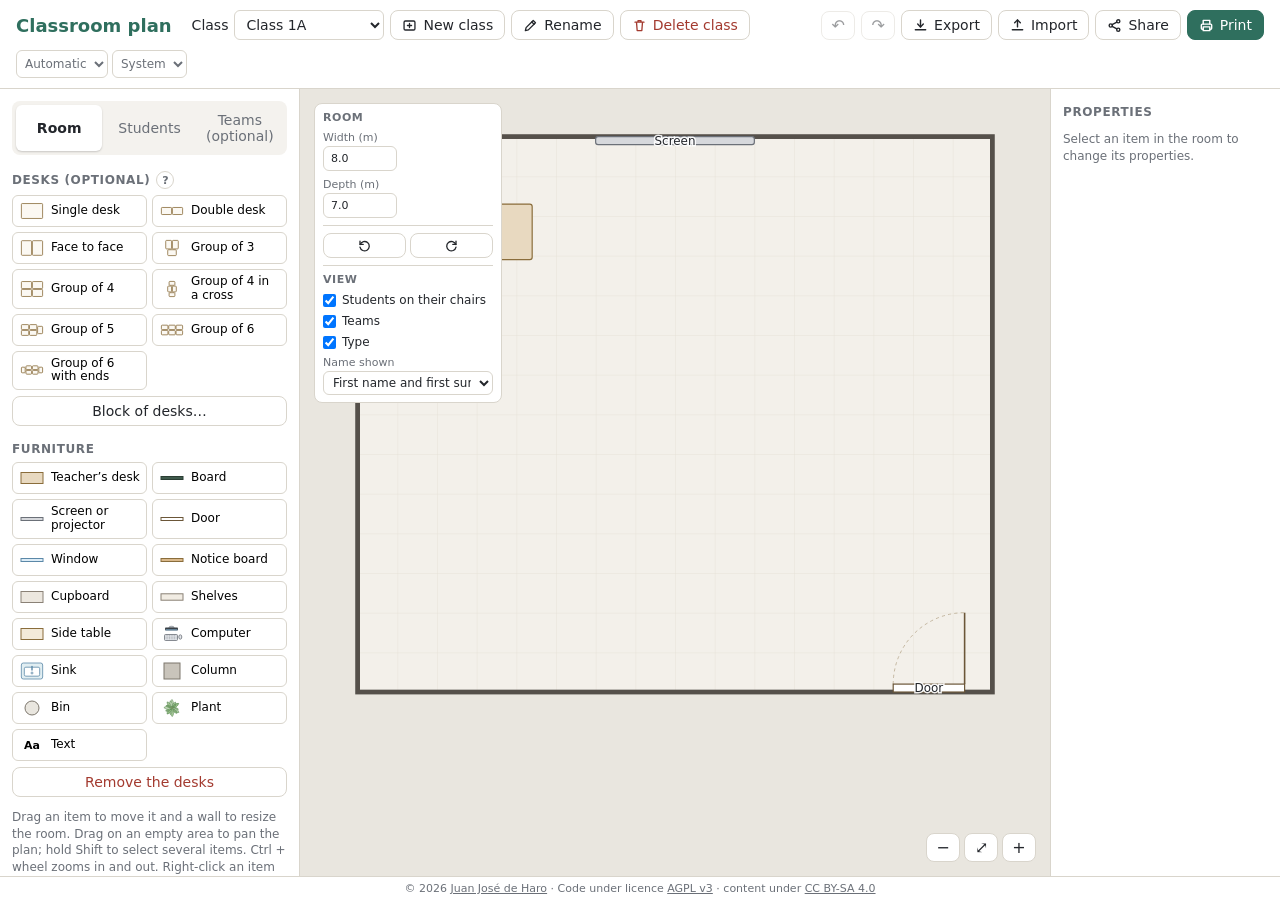
==== commit c3cd39d0: "«Quitar las mesas»: solo las del alumnado; el mobiliario se queda Co-Authored-By: Claude Fable 5.1 <" ====
--- a/index.html
+++ b/index.html
@@ -76,7 +76,7 @@
 
           <h2 data-i18n="add_furniture">Mobiliario</h2>
           <div class="palette" id="palette-furniture"></div>
-          <button id="btn-room-clear" class="btn wide danger" data-i18n="room_clear" data-i18n-title="room_clear_title">Vaciar el aula</button>
+          <button id="btn-room-clear" class="btn wide danger" data-i18n="room_clear" data-i18n-title="room_clear_title">Quitar las mesas</button>
 
           <p class="hint" data-i18n="hint_room"></p>
         </section>
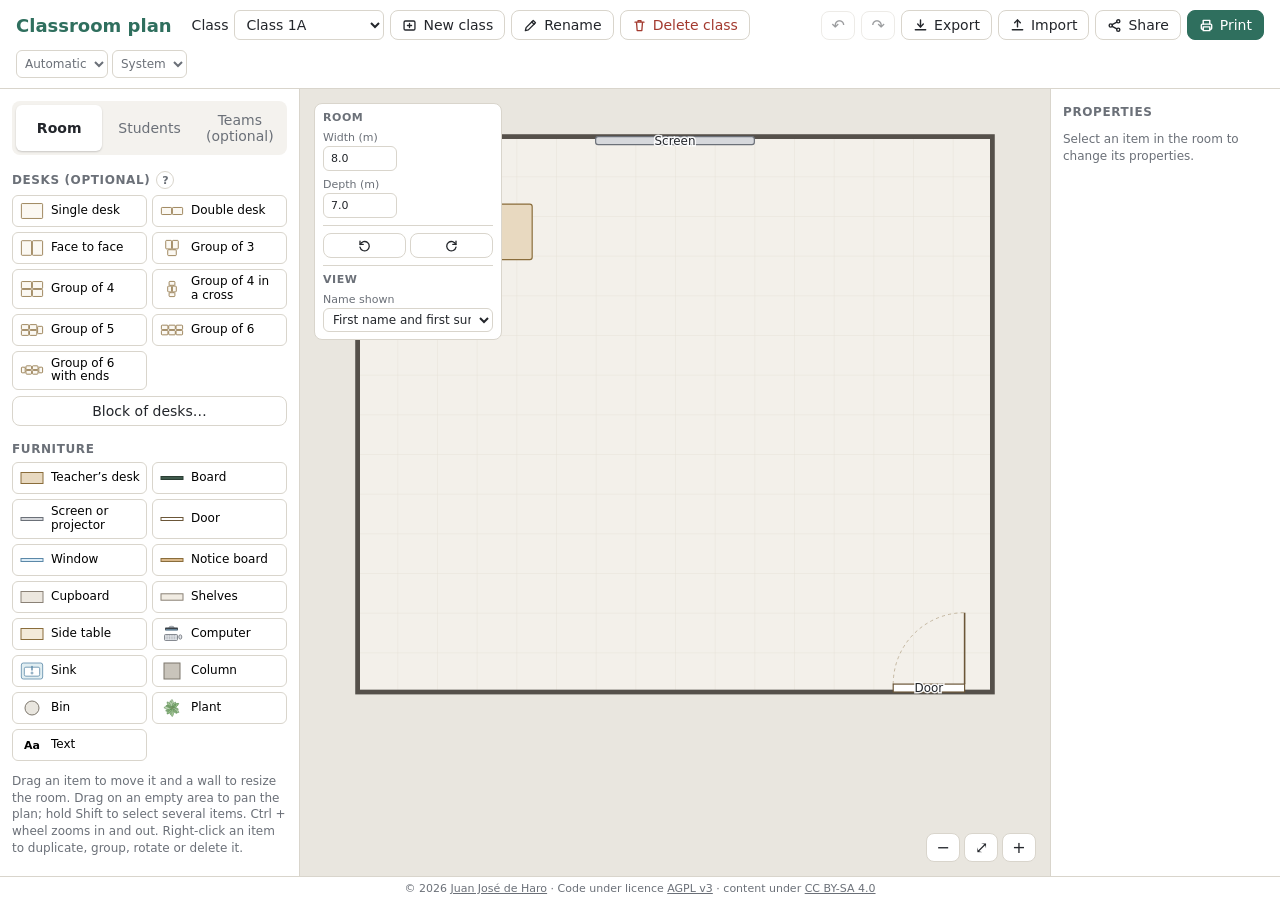
==== commit 2ecef257: "«Quitar las mesas» en el recuadro Aula, solo cuando hay mesas de alumnado Co-Authored-By: Claude Fab" ====
--- a/index.html
+++ b/index.html
@@ -76,7 +76,6 @@
 
           <h2 data-i18n="add_furniture">Mobiliario</h2>
           <div class="palette" id="palette-furniture"></div>
-          <button id="btn-room-clear" class="btn wide danger" data-i18n="room_clear" data-i18n-title="room_clear_title">Quitar las mesas</button>
 
           <p class="hint" data-i18n="hint_room"></p>
         </section>
@@ -138,6 +137,7 @@
               <input id="room-h" type="number" min="2" max="40" step="0.1"></label>
             <span class="room-bar-sep" aria-hidden="true"></span>
             <div class="room-tools" id="room-tools"></div>
+            <button id="btn-room-clear" class="btn danger room-clear" data-i18n="room_clear" data-i18n-title="room_clear_title" hidden>Quitar las mesas</button>
             <span class="room-bar-sep" aria-hidden="true"></span>
           </div>
           <div class="room-view">
--- a/style.css
+++ b/style.css
@@ -263,6 +263,9 @@
 .room-size[hidden] { display: none; }
 .room-view .check { flex-direction: row; align-items: center; gap: 6px; margin: 0; font-size: 12px; color: var(--ink); white-space: nowrap; }
 .room-view input[type=checkbox] { width: auto; margin: 0; }
+.room-view label[hidden] { display: none; }
+.room-clear { font-size: 12px; padding: 4px 8px; }
+.room-clear[hidden] { display: none; }
 .room-view select { width: 100%; max-width: 170px; font-size: 12px; padding: 3px 5px; }
 .room-bar-sep { height: 1px; background: var(--line); }
 .room-tools { display: grid; grid-template-columns: 1fr 1fr; gap: 4px; }
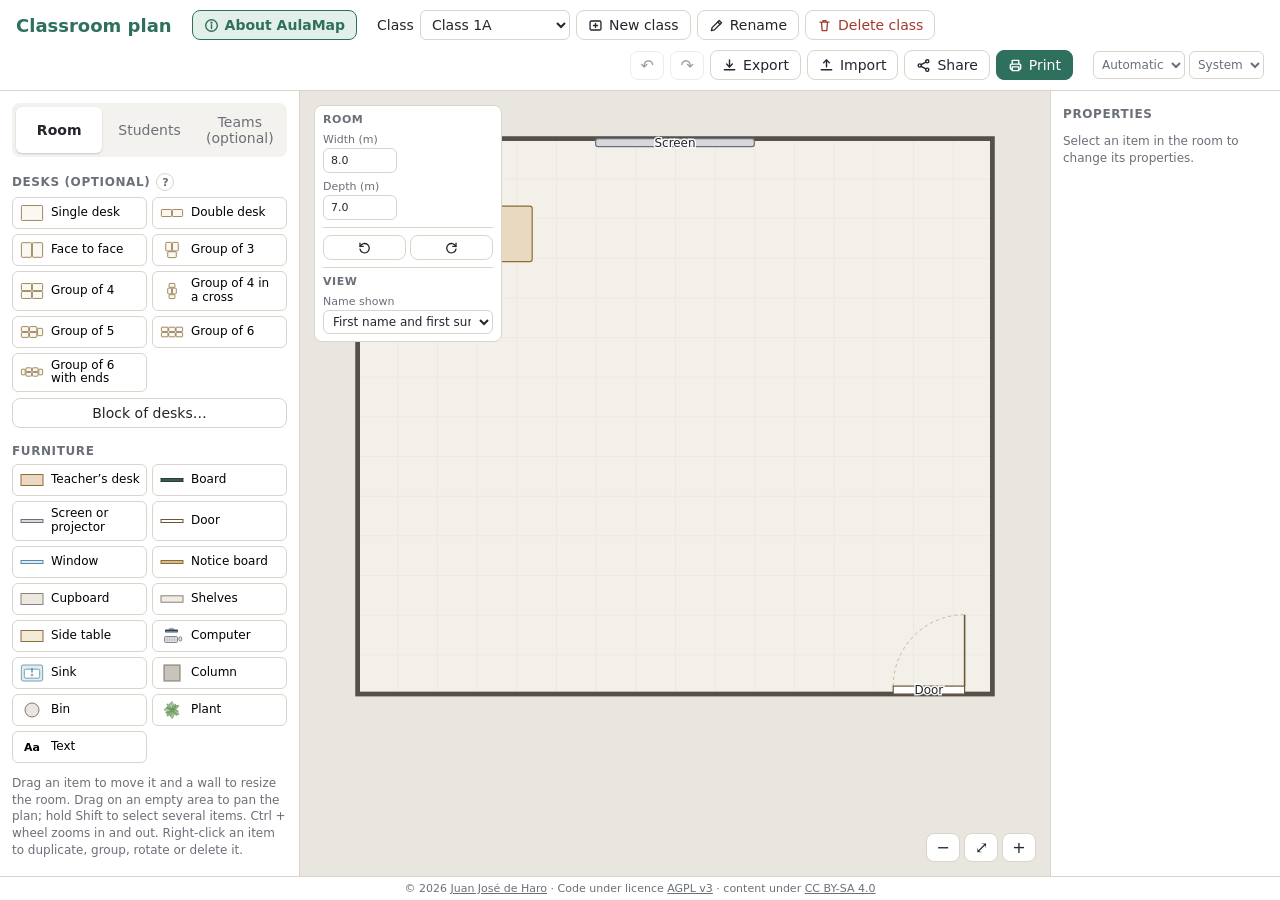
==== commit 797ba4d5: "Página «Qué es AulaMap» con un aula de ejemplo, enlazada desde la barra superior Co-Authored-By: Cla" ====
--- a/index.html
+++ b/index.html
@@ -24,6 +24,7 @@
   <div id="app">
     <header class="topbar">
       <h1 data-i18n="app_title">Plano de clase</h1>
+      <a id="link-about" class="btn about" href="presentacion.html" data-i18n-title="about_title"><svg class="ico" viewBox="0 0 16 16" fill="none" stroke="currentColor" stroke-width="1.5" stroke-linecap="round" stroke-linejoin="round" aria-hidden="true"><circle cx="8" cy="8" r="6.2"/><path d="M8 7.2v4"/><circle cx="8" cy="4.9" r=".5" fill="currentColor"/></svg><span data-i18n="about_link">Qué es AulaMap</span></a>
       <div class="class-picker">
         <label for="class-select" data-i18n="class_label">Clase</label>
         <select id="class-select"></select>
@@ -104,7 +105,7 @@
               <select id="team-kind">
                 <option value="heterogeneos" data-i18n="teams_kind_hetero">Heterogéneos</option>
                 <option value="homogeneos" data-i18n="teams_kind_homo">Homogéneos</option>
-                <option value="esporadicos" data-i18n="teams_kind_random">Al azar</option>
+                <option value="esporadicos" data-i18n="teams_kind_random">Temporales</option>
               </select></label>
           </div>
           <label class="stack"><span data-i18n="teams_leftovers">Si no salen justos</span>
--- a/style.css
+++ b/style.css
@@ -87,6 +87,8 @@
   padding: 10px 16px; background: var(--panel); border-bottom: 1px solid var(--line);
 }
 .topbar h1 { font-size: 18px; margin: 0; color: var(--accent); }
+/* Enlace a la presentación: visible desde el primer momento, junto al título. */
+.btn.about { text-decoration: none; background: var(--accent-soft); border-color: var(--accent); color: var(--accent); font-weight: 600; }
 .class-picker, .topbar-actions, .topbar-settings { display: flex; flex-wrap: wrap; align-items: center; gap: 6px; }
 .topbar-actions { margin-left: auto; }
 .topbar-settings { gap: 4px; }
